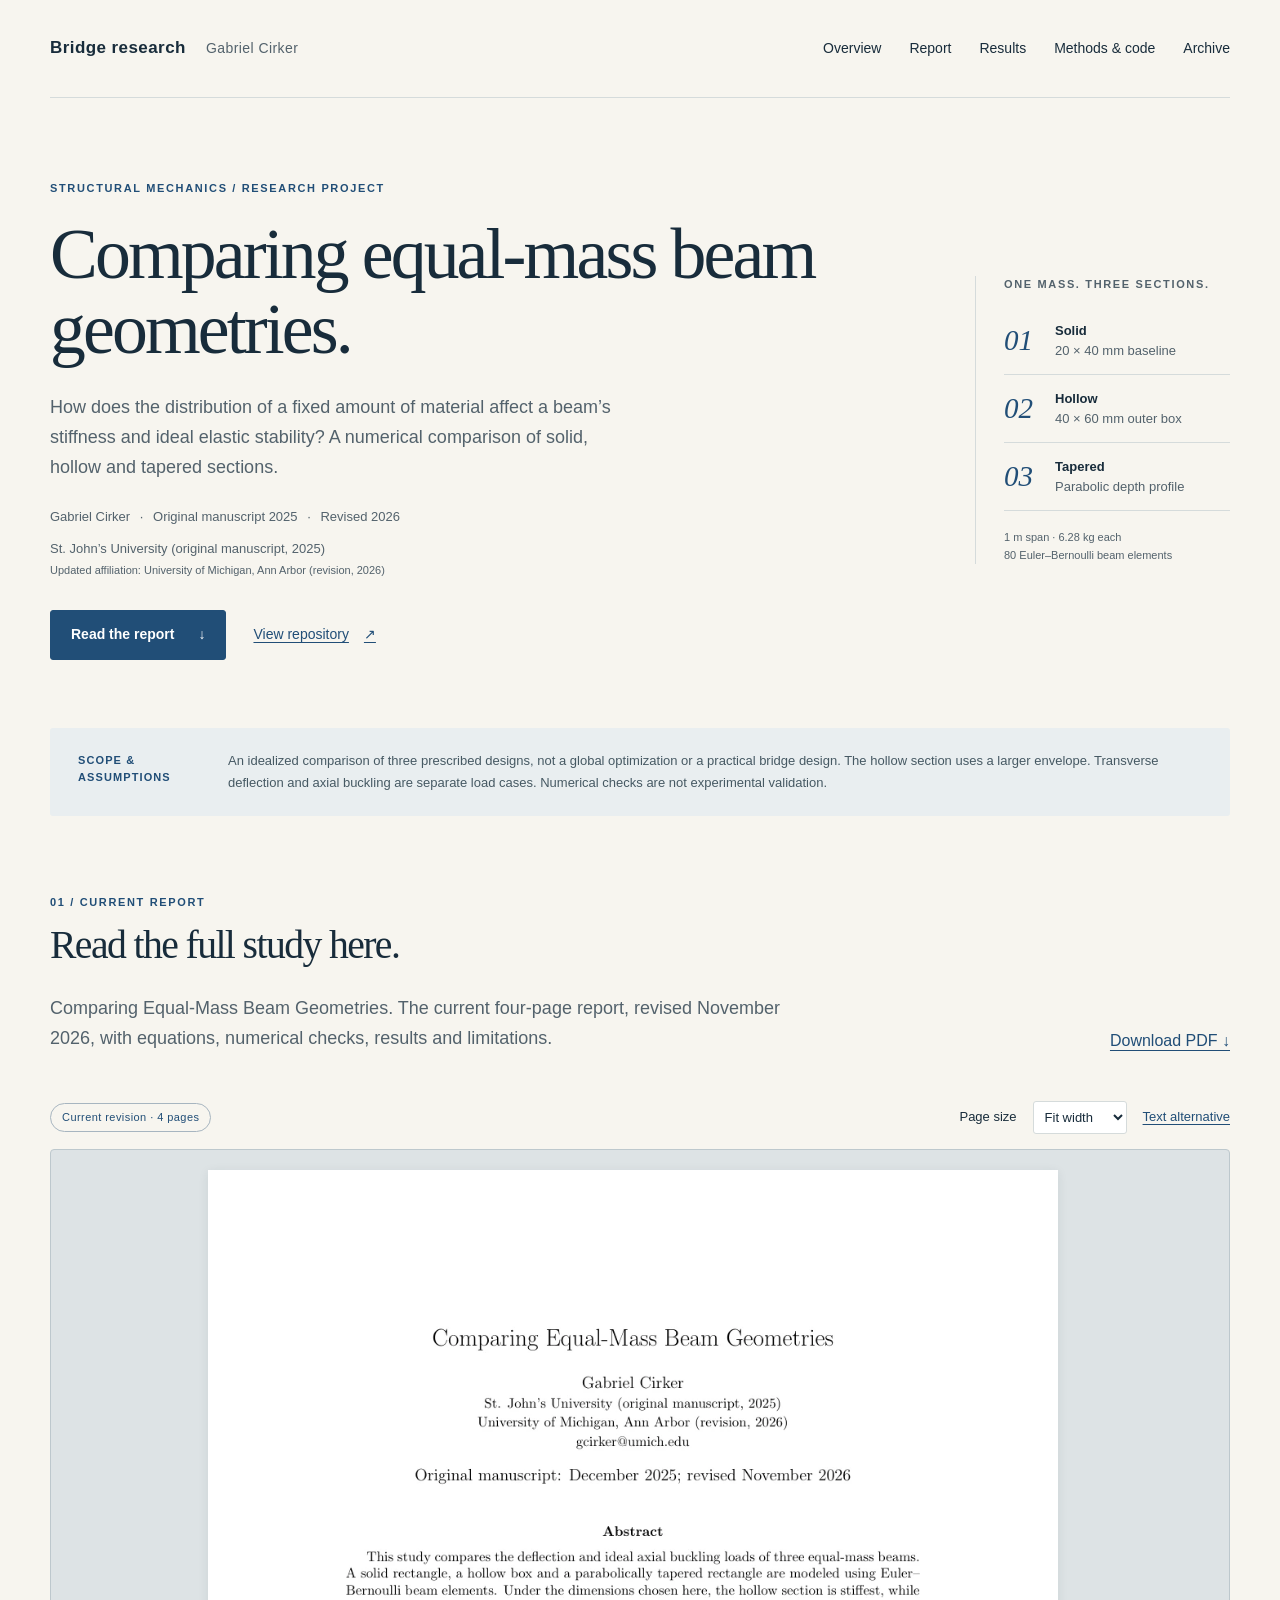
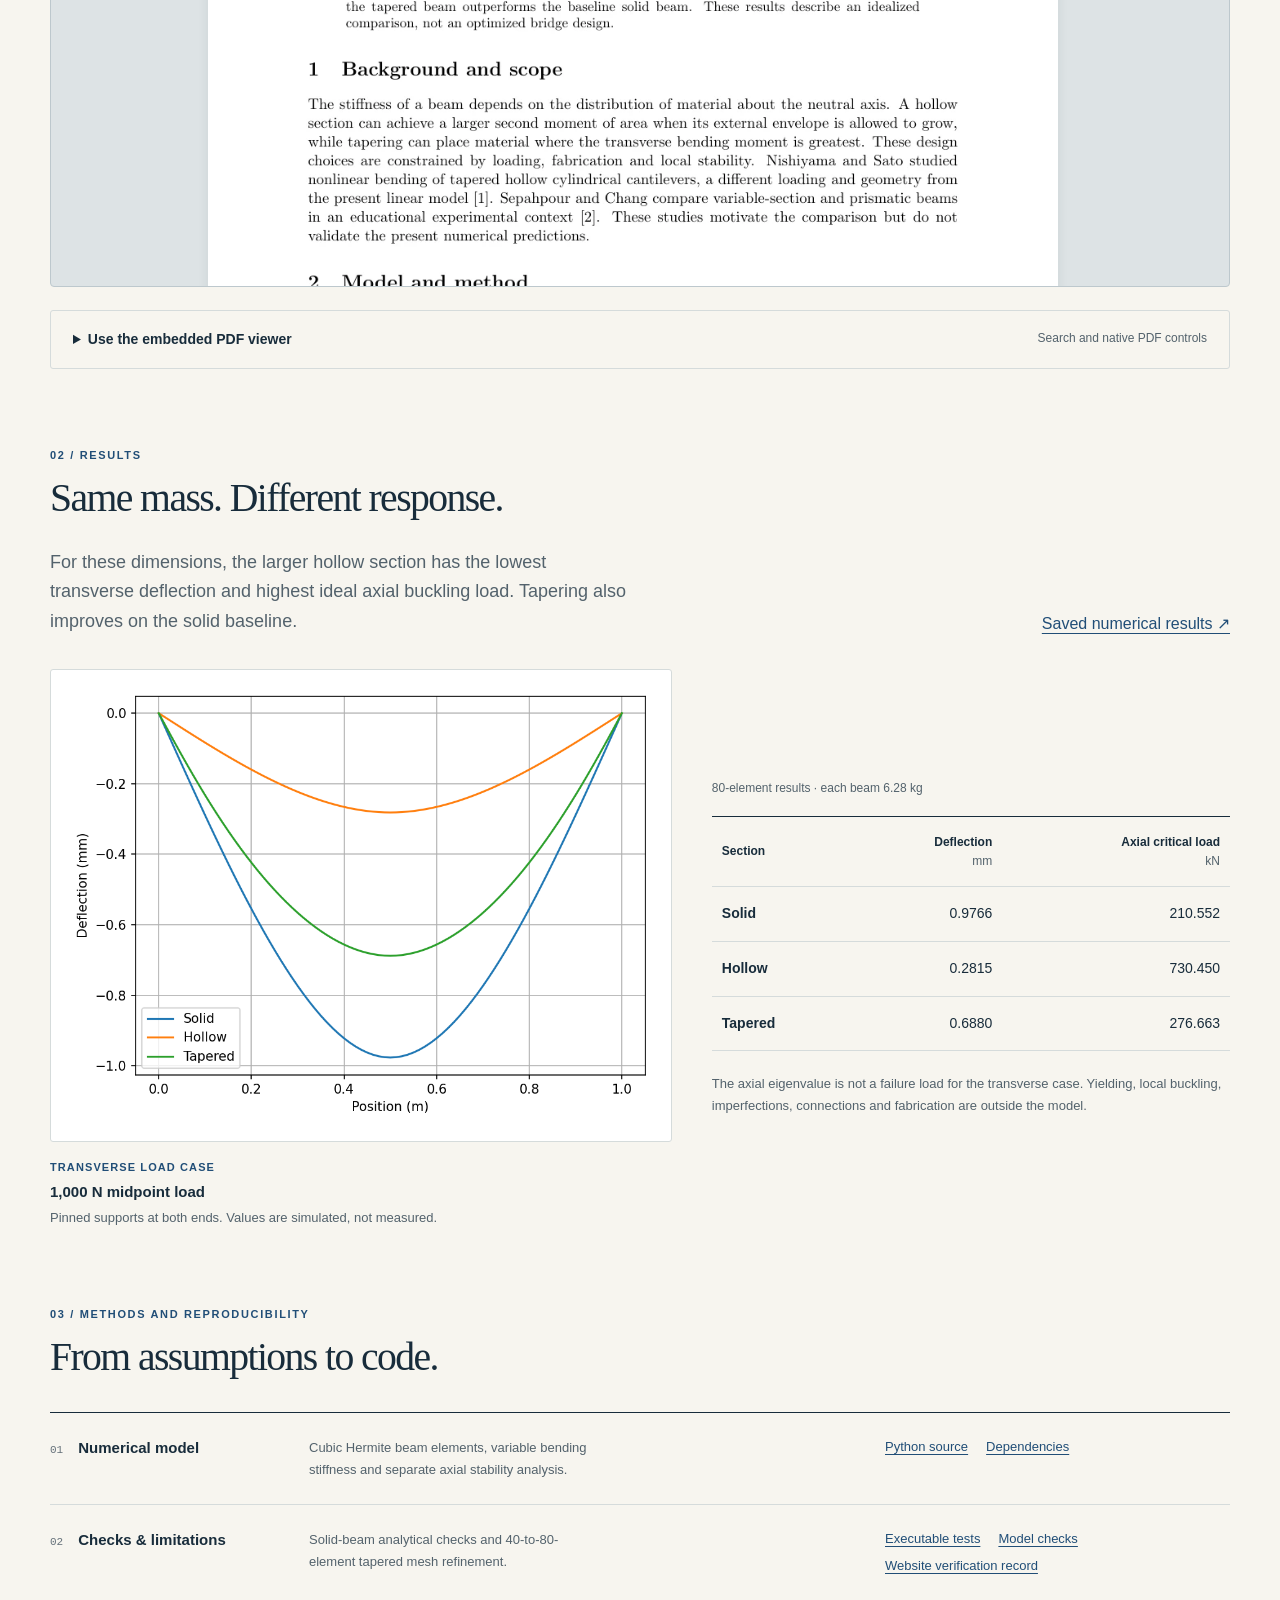
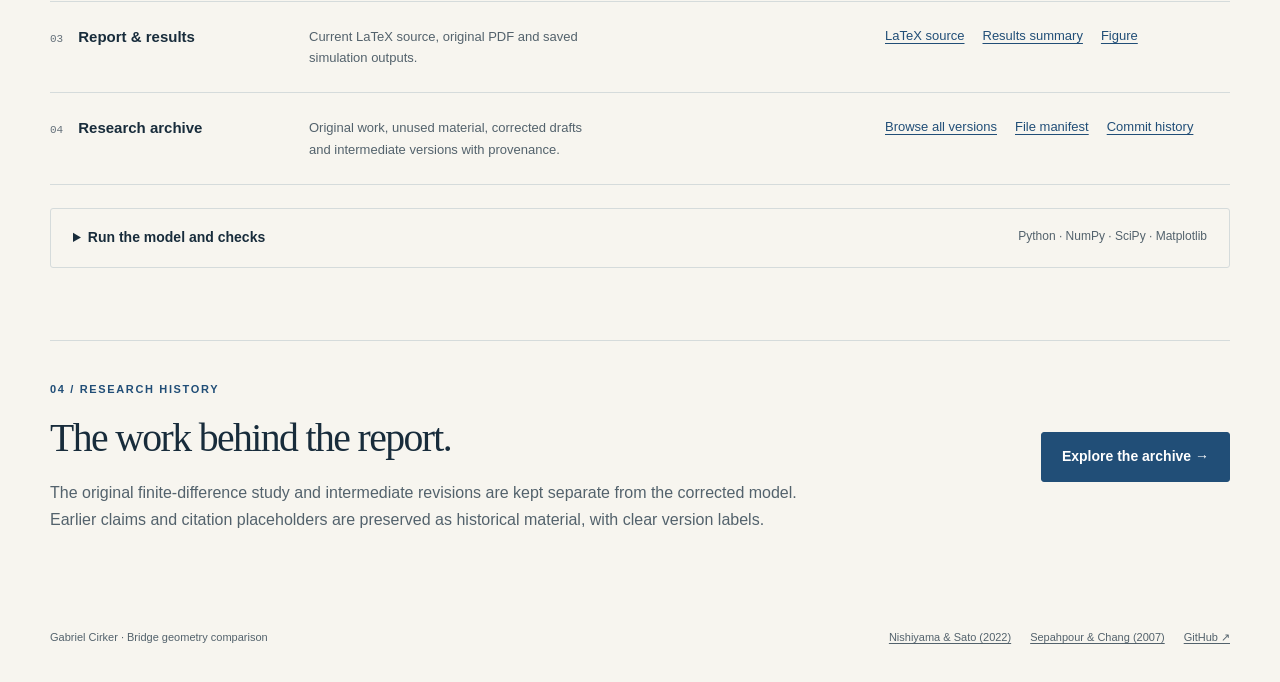
==== index.html @ 5f15178a "Publish bridge research site with embedded report and versioned archive" ====
<!doctype html>
<html lang="en">
<head><meta charset="utf-8"><meta name="viewport" content="width=device-width, initial-scale=1"><meta name="description" content="Gabriel Cirker’s bridge research: equal-mass beam geometry comparison, current report, reproducible code, numerical checks and original research archive."><meta name="theme-color" content="#f7f5ef"><title>Bridge Geometry Comparison | Gabriel Cirker</title><link rel="stylesheet" href="assets/site.css"><script src="assets/site.js" defer></script></head>
<body><a class="skip-link" href="#main">Skip to content</a>
<header class="site-header wrap"><a class="wordmark" href="#overview">Bridge research <span>Gabriel Cirker</span></a><nav aria-label="Main navigation"><a href="#overview">Overview</a><a href="#report">Report</a><a href="#results">Results</a><a href="#files">Methods &amp; code</a><a href="archive/">Archive</a></nav></header>
<main id="main" class="wrap">
<section class="hero" id="overview"><div class="hero-copy"><p class="eyebrow">Structural mechanics / Research project</p><h1>Comparing equal-mass beam geometries.</h1><p class="lede">How does the distribution of a fixed amount of material affect a beam’s stiffness and ideal elastic stability? A numerical comparison of solid, hollow and tapered sections.</p><p class="byline">Gabriel Cirker <span>·</span> Original manuscript 2025 <span>·</span> Revised 2026</p><p class="affiliation-original">St. John’s University <span>(original manuscript, 2025)</span></p><p class="affiliation-update">Updated affiliation: University of Michigan, Ann Arbor <span>(revision, 2026)</span></p><div class="actions"><a class="button primary" href="#report">Read the report <span aria-hidden="true">↓</span></a><a class="text-link" href="https://github.com/gabrielcirker/bridge-research">View repository <span aria-hidden="true">↗</span></a></div></div>
<aside class="model-key" aria-label="Comparison at a glance"><p class="eyebrow">One mass. Three sections.</p><dl><div><dt>01</dt><dd><strong>Solid</strong><br>20 × 40 mm baseline</dd></div><div><dt>02</dt><dd><strong>Hollow</strong><br>40 × 60 mm outer box</dd></div><div><dt>03</dt><dd><strong>Tapered</strong><br>Parabolic depth profile</dd></div></dl><p class="model-foot">1 m span · 6.28 kg each<br>80 Euler–Bernoulli beam elements</p></aside></section>
<div class="scope-note"><span class="small-label">Scope &amp; assumptions</span><p>An idealized comparison of three prescribed designs, not a global optimization or a practical bridge design. The hollow section uses a larger envelope. Transverse deflection and axial buckling are separate load cases. Numerical checks are not experimental validation.</p></div>
<section id="report" class="section report-section"><div class="section-heading"><div><p class="eyebrow">01 / Current report</p><h2>Read the full study here.</h2><p class="lede">Comparing Equal-Mass Beam Geometries. The current four-page report, revised November 2026, with equations, numerical checks, results and limitations.</p></div><a href="paper/Mathematical%20Optimization%20of%20Lightweight%20Bridge%20Structures.pdf" download>Download PDF ↓</a></div>
<div class="reader-toolbar"><span class="status">Current revision · 4 pages</span><label for="report-zoom">Page size</label><select id="report-zoom"><option value="fit">Fit width</option><option value="large">Large text</option></select><a href="assets/report/report-text.txt">Text alternative</a></div>
<div class="report-pages" role="region" aria-label="Full report, four pages. Scroll to read." tabindex="0">
<figure class="report-page"><img src="assets/report/page-1.webp" width="1041" height="1347" alt="Report page 1: title, abstract, background, model and method."><figcaption>Page 1 of 4</figcaption></figure>
<figure class="report-page"><img src="assets/report/page-2.webp" width="1041" height="1347" loading="lazy" alt="Report page 2: equal-mass geometry, variational formulation, numerical verification and results table."><figcaption>Page 2 of 4</figcaption></figure>
<figure class="report-page"><img src="assets/report/page-3.webp" width="1041" height="1347" loading="lazy" alt="Report page 3: deflection figure, discussion and interpretation of the two load cases."><figcaption>Page 3 of 4</figcaption></figure>
<figure class="report-page"><img src="assets/report/page-4.webp" width="1041" height="1347" loading="lazy" alt="Report page 4: design constraints, further work, conclusion and references."><figcaption>Page 4 of 4</figcaption></figure></div>
<details class="quick-start"><summary>Use the embedded PDF viewer <span>Search and native PDF controls</span></summary><iframe class="pdf-frame" title="Current bridge research report PDF" loading="lazy" src="paper/Mathematical%20Optimization%20of%20Lightweight%20Bridge%20Structures.pdf#view=FitH"></iframe><p class="reader-note">If your browser does not show PDF controls, the complete page images above remain available.</p></details></section>
<section class="section" id="results"><div class="section-heading"><div><p class="eyebrow">02 / Results</p><h2>Same mass. Different response.</h2><p class="lede">For these dimensions, the larger hollow section has the lowest transverse deflection and highest ideal axial buckling load. Tapering also improves on the solid baseline.</p></div><a href="results/results_summary.txt">Saved numerical results ↗</a></div>
<div class="result-layout"><figure><a class="plot-link" href="figures/deflection_plot.png"><img src="figures/deflection_plot.png" alt="Deflection along the span: hollow has the smallest downward displacement, tapered is intermediate, solid has the largest." width="960" height="720" loading="lazy"></a><figcaption><div><span class="small-label">Transverse load case</span><h3>1,000 N midpoint load</h3><p>Pinned supports at both ends. Values are simulated, not measured.</p></div></figcaption></figure>
<div class="results-table-wrap"><table><caption>80-element results · each beam 6.28 kg</caption><thead><tr><th scope="col">Section</th><th scope="col">Deflection<br><span>mm</span></th><th scope="col">Axial critical load<br><span>kN</span></th></tr></thead><tbody><tr><th scope="row">Solid</th><td>0.9766</td><td>210.552</td></tr><tr><th scope="row">Hollow</th><td>0.2815</td><td>730.450</td></tr><tr><th scope="row">Tapered</th><td>0.6880</td><td>276.663</td></tr></tbody></table><p class="table-note">The axial eigenvalue is not a failure load for the transverse case. Yielding, local buckling, imperfections, connections and fabrication are outside the model.</p></div></div></section>
<section class="section" id="files"><div class="section-heading"><div><p class="eyebrow">03 / Methods and reproducibility</p><h2>From assumptions to code.</h2></div></div><div class="file-list">
<div class="file-row"><div class="file-label"><span class="file-number">01</span><h3>Numerical model</h3></div><p>Cubic Hermite beam elements, variable bending stiffness and separate axial stability analysis.</p><div class="file-links"><a href="src/bridge_model.py">Python source</a><a href="requirements.txt">Dependencies</a></div></div>
<div class="file-row"><div class="file-label"><span class="file-number">02</span><h3>Checks &amp; limitations</h3></div><p>Solid-beam analytical checks and 40-to-80-element tapered mesh refinement.</p><div class="file-links"><a href="tests/test_model.py">Executable tests</a><a href="MODEL_CHECKS.md">Model checks</a><a href="verification.json">Website verification record</a></div></div>
<div class="file-row"><div class="file-label"><span class="file-number">03</span><h3>Report &amp; results</h3></div><p>Current LaTeX source, original PDF and saved simulation outputs.</p><div class="file-links"><a href="paper/bridge_paper.tex">LaTeX source</a><a href="results/results_summary.txt">Results summary</a><a href="figures/deflection_plot.png">Figure</a></div></div>
<div class="file-row"><div class="file-label"><span class="file-number">04</span><h3>Research archive</h3></div><p>Original work, unused material, corrected drafts and intermediate versions with provenance.</p><div class="file-links"><a href="archive/">Browse all versions</a><a href="archive/manifest.json">File manifest</a><a href="https://github.com/gabrielcirker/bridge-research/commits/main/">Commit history</a></div></div></div>
<details class="quick-start"><summary>Run the model and checks <span>Python · NumPy · SciPy · Matplotlib</span></summary><div class="quick-start-body"><p>Clone or download the repository, then run from its root directory. The final command replaces the saved plot and summary in your local copy.</p><pre><code>python3 -m venv .venv
source .venv/bin/activate
python -m pip install -r requirements.txt
python -m unittest discover -s tests -v
python src/bridge_model.py</code></pre></div></details></section>
<section class="archive-banner section"><div><p class="eyebrow">04 / Research history</p><h2>The work behind the report.</h2><p class="lede">The original finite-difference study and intermediate revisions are kept separate from the corrected model. Earlier claims and citation placeholders are preserved as historical material, with clear version labels.</p></div><a class="button primary" href="archive/">Explore the archive →</a></section>
</main><footer class="site-footer wrap"><p>Gabriel Cirker · Bridge geometry comparison</p><div><a href="https://doi.org/10.1038/s41598-022-06426-x">Nishiyama &amp; Sato (2022)</a><a href="https://peer.asee.org/comparison-of-the-strength-to-weight-ratio-of-variable-section-beams-with-prismatic-beams">Sepahpour &amp; Chang (2007)</a><a href="https://github.com/gabrielcirker/bridge-research">GitHub ↗</a></div></footer></body></html>
---- assets/site.css ----
:root {
  --paper: #f7f5ef;
  --ink: #182c3b;
  --muted: #53626c;
  --blue: #214e77;
  --line: #d5dbdb;
  --soft: #e9eef0;
}
* { box-sizing: border-box; }
html { scroll-behavior: smooth; scroll-padding-top: 2rem; }
body { margin: 0; background: var(--paper); color: var(--ink); font-family: -apple-system, BlinkMacSystemFont, "Segoe UI", Arial, sans-serif; font-size: 16px; line-height: 1.55; }
a { color: var(--blue); text-underline-offset: .22em; text-decoration-thickness: 1px; }
a:hover { text-decoration-thickness: 2px; }
a:focus-visible, summary:focus-visible, .report-viewer:focus-visible { outline: 3px solid #a55322; outline-offset: 5px; }
img { display: block; max-width: 100%; height: auto; }
p, h1, h2, h3, figure, dl, dd { margin: 0; }
.wrap { width: min(1180px, calc(100% - 80px)); margin-inline: auto; }
.skip-link { position: absolute; top: -80px; left: 20px; z-index: 5; background: var(--ink); color: white; padding: 12px 18px; }
.skip-link:focus { top: 12px; }
.site-header { display: flex; align-items: center; justify-content: space-between; gap: 30px; min-height: 98px; border-bottom: 1px solid var(--line); }
.wordmark { color: var(--ink); font-size: 17px; font-weight: 750; letter-spacing: .025em; text-decoration: none; white-space: nowrap; }
.wordmark span { font-weight: 400; color: var(--muted); margin-left: 15px; font-size: 14px; }
nav { display: flex; gap: 28px; flex-wrap: wrap; }
nav a { color: var(--ink); font-size: 14px; text-decoration: none; }
nav a:hover { text-decoration: underline; }
.hero { display: grid; grid-template-columns: minmax(0, 1fr) 255px; gap: 72px; padding: 82px 0 68px; align-items: center; }
.eyebrow { font-size: 11px; line-height: 1.5; letter-spacing: .15em; text-transform: uppercase; font-weight: 700; color: var(--blue); margin-bottom: 19px; }
h1, h2 { font-family: Georgia, "Times New Roman", serif; font-weight: 400; letter-spacing: -.04em; }
h1 { font-size: clamp(46px, 5.6vw, 76px); line-height: 1.06; max-width: 800px; }
.lede { color: var(--muted); font-size: 18px; max-width: 580px; line-height: 1.65; margin-top: 26px; }
.actions { display: flex; align-items: center; gap: 27px; flex-wrap: wrap; margin-top: 31px; }
.button { display: inline-flex; align-items: center; gap: 24px; text-decoration: none; font-size: 14px; font-weight: 600; padding: 13px 20px; border: 1px solid var(--blue); border-radius: 3px; }
.button.primary { background: var(--blue); color: #fff; }
.button.primary:hover { background: var(--ink); border-color: var(--ink); }
.text-link { display: inline-flex; align-items: center; gap: 15px; font-size: 14px; white-space: nowrap; }
.model-key { border-left: 1px solid var(--line); padding-left: 28px; }
.model-key .eyebrow { color: var(--muted); margin-bottom: 15px; }
.model-key dl > div { display: flex; align-items: center; gap: 22px; border-bottom: 1px solid var(--line); padding: 14px 0; }
.model-key dt { font: italic 38px/1 Georgia, serif; color: var(--blue); width: 29px; }
.model-key dd { font-size: 13px; color: var(--muted); line-height: 1.5; }
.model-foot { font-size: 12px; color: var(--muted); line-height: 1.6; padding-top: 18px; }
.model-foot span { color: var(--ink); font-family: Georgia, serif; font-style: italic; font-size: 19px; }
.scope-note { background: var(--soft); padding: 22px 28px; display: grid; grid-template-columns: 130px 1fr; gap: 20px; border-radius: 3px; }
.small-label { display: block; color: var(--blue); font-size: 11px; text-transform: uppercase; letter-spacing: .1em; font-weight: 700; }
.scope-note .small-label { padding-top: 2px; }
.scope-note p { font-size: 13px; color: #465963; line-height: 1.7; }
.section { padding-top: 78px; }
.section-heading { display: flex; justify-content: space-between; gap: 25px; align-items: end; margin-bottom: 32px; }
.section-heading .eyebrow, .report .eyebrow { margin-bottom: 12px; }
h2 { font-size: clamp(31px, 3.1vw, 43px); line-height: 1.15; }
.section-heading > .text-link { margin-bottom: 4px; }
.file-list { border-top: 1px solid var(--ink); }
.file-row { display: grid; grid-template-columns: 235px 1fr 345px; gap: 24px; align-items: start; padding: 24px 0; border-bottom: 1px solid var(--line); }
.file-label { display: flex; gap: 15px; align-items: baseline; }
.file-number { font-family: ui-monospace, SFMono-Regular, Menlo, monospace; font-size: 11px; color: #65717a; }
h3 { font-size: 15px; font-weight: 650; line-height: 1.5; }
.file-row p { color: var(--muted); font-size: 13px; line-height: 1.65; max-width: 290px; }
.file-links { display: flex; flex-wrap: wrap; gap: 7px 18px; }
.file-links a { font-size: 13px; }
.quick-start { margin-top: 23px; border: 1px solid var(--line); border-radius: 3px; }
.quick-start summary { cursor: pointer; font-weight: 600; font-size: 14px; padding: 18px 22px; }
.quick-start summary span { float: right; font-size: 12px; font-weight: 400; color: var(--muted); }
.quick-start-body { padding: 0 22px 22px; }
.quick-start-body p { color: var(--muted); font-size: 13px; }
code { font-family: ui-monospace, SFMono-Regular, Menlo, monospace; font-size: .91em; }
pre { margin: 15px 0; padding: 18px 20px; background: var(--ink); color: #f5f5ef; overflow-x: auto; border-radius: 3px; line-height: 1.8; font-size: 14px; }
.figure-grid { display: grid; grid-template-columns: 1fr 1fr; gap: 33px 28px; }
figure { min-width: 0; }
.figure-wide { grid-column: 1 / -1; }
.plot-link { display: flex; background: #fff; border: 1px solid var(--line); padding: 20px; border-radius: 3px; align-items: center; justify-content: center; height: 355px; }
.plot-link:hover { border-color: var(--blue); }
.plot-link img { width: auto; max-width: 100%; max-height: 100%; object-fit: contain; }
.figure-wide .plot-link { height: auto; padding: 27px 32px; }
.figure-wide .plot-link img { width: 100%; }
figcaption { padding-top: 17px; display: flex; justify-content: space-between; align-items: start; gap: 18px; }
figcaption .small-label { margin-bottom: 5px; }
figcaption p { margin-top: 5px; font-size: 13px; color: var(--muted); }
figcaption > a { font-size: 12px; white-space: nowrap; margin-top: 2px; }
.report { margin-top: 75px; padding: 39px 0 43px; border-top: 1px solid var(--ink); border-bottom: 1px solid var(--line); display: grid; grid-template-columns: 1fr 1fr; gap: 55px; align-items: center; }
.report h2 { font-size: 37px; }
.report-status { max-width: 400px; }
.status { display: inline-block; border: 1px solid #a7b5c0; color: var(--blue); border-radius: 99px; font-size: 11px; letter-spacing: .04em; padding: 5px 11px; margin-bottom: 15px; }
.report-status p { color: var(--muted); font-size: 14px; line-height: 1.7; }
.report-reader { grid-column: 1 / -1; min-width: 0; }
.reader-help { color: var(--muted); font-size: 13px; line-height: 1.7; margin-bottom: 16px; }
.report-viewer { display: block; width: 100%; height: 85vh; height: 85svh; min-height: 420px; max-height: 1000px; border: 1px solid var(--line); border-radius: 3px; background: #fff; }
.report-fallback { padding: 28px; color: var(--muted); }
.report-fallback p + p { margin-top: 12px; }
.site-footer { padding-block: 28px 36px; display: flex; justify-content: space-between; align-items: start; gap: 30px; font-size: 11px; color: var(--muted); }
.site-footer p span { padding: 0 7px; }
.site-footer > div { display: flex; flex-wrap: wrap; gap: 8px 19px; justify-content: end; }
.site-footer a { color: var(--muted); }
@media (max-width: 1050px) {
  .wrap { width: calc(100% - 56px); }
  .hero { grid-template-columns: minmax(0, 1fr) 210px; gap: 35px; }
  .file-row { grid-template-columns: 205px 1fr; gap: 12px 25px; }
  .file-links { grid-column: 2; }
  .file-row p { max-width: none; }
  .plot-link { height: 310px; padding: 13px; }
  .site-footer { flex-direction: column; gap: 12px; }
  .site-footer > div { justify-content: start; }
}
@media (max-width: 700px) {
  .wrap { width: calc(100% - 36px); }
  .site-header { align-items: start; flex-direction: column; justify-content: center; gap: 17px; padding: 22px 0; }
  nav { gap: 23px; }
  nav a { font-size: 13px; }
  .hero { grid-template-columns: 1fr; padding: 48px 0 34px; gap: 35px; }
  h1 { font-size: clamp(42px, 9vw, 60px); }
  .lede { font-size: 16px; margin-top: 21px; }
  .actions { gap: 23px; margin-top: 25px; }
  .model-key { border-left: 0; border-top: 1px solid var(--line); padding: 22px 0 0; }
  .model-key dl { display: grid; grid-template-columns: repeat(3, 1fr); gap: 15px; }
  .model-key dl > div { display: block; padding: 0 0 10px; border: 0; }
  .model-key dt { font-size: 31px; margin-bottom: 10px; }
  .model-key dd { font-size: 11px; }
  .model-foot { padding-top: 3px; }
  .model-foot br { display: none; }
  .model-foot span { padding-left: 8px; font-size: 16px; }
  .scope-note { grid-template-columns: 1fr; gap: 9px; padding: 20px; }
  .section { padding-top: 50px; }
  .section-heading { display: block; margin-bottom: 24px; }
  .section-heading > .text-link { margin-top: 19px; }
  .file-row { grid-template-columns: 1fr; gap: 9px; padding: 22px 0; }
  .file-row p, .file-links { grid-column: 1; margin-left: 31px; }
  .file-links { margin-top: 3px; }
  .quick-start summary { padding: 16px; }
  .quick-start summary span { display: block; float: none; margin: 4px 0 0 18px; }
  .quick-start-body { padding: 0 16px 18px; }
  .figure-grid { grid-template-columns: 1fr; gap: 30px; }
  .plot-link, .figure-wide .plot-link { height: auto; padding: 9px; }
  .plot-link img { width: 100%; }
  figcaption { gap: 10px; }
  figcaption h3 { font-size: 14px; }
  figcaption p { font-size: 12px; }
  .report { margin-top: 49px; padding: 31px 0 34px; grid-template-columns: 1fr; gap: 24px; }
  .report h2 { font-size: 33px; }
  .report-viewer { min-height: 360px; height: 75vh; height: 75svh; }
}
@media (prefers-reduced-motion: reduce) { html { scroll-behavior: auto; } }
@media print {
  body { background: white; color: black; }
  .wrap { width: 100%; }
  .site-header nav, .actions, .quick-start { display: none; }
  .hero { padding: 35px 0; }
  .section { padding-top: 30px; }
  a { color: inherit; }
  .plot-link { break-inside: avoid; }
  .report-viewer { display: none; }
}

/* Bridge research additions, retaining the companion research site's design. */
.byline{margin-top:24px;font-size:13px;color:var(--muted)}.byline span{padding:0 6px}.model-key dt{font-size:29px}.model-key dd strong{color:var(--ink)}.model-foot{font-size:11px}.report-section .lede{max-width:760px}.reader-toolbar{display:flex;align-items:center;gap:16px;flex-wrap:wrap;padding:15px 0;font-size:13px}.reader-toolbar .status{margin:0;margin-right:auto}.reader-toolbar select{padding:7px;background:white;border:1px solid var(--line);border-radius:3px;color:var(--ink);font:inherit}.report-pages{height:min(860px,82vh);min-height:430px;overflow:auto;background:#dde3e5;border:1px solid #bdc8cd;border-radius:4px;padding:20px;scrollbar-gutter:stable}.report-page{max-width:850px;margin:0 auto 22px;background:white;box-shadow:0 2px 10px #182c3b15}.report-page img{width:100%;height:auto}.report-page figcaption{font-size:12px;justify-content:center;padding:8px;color:var(--muted);border-top:1px solid var(--line)}.report-pages.large .report-page{width:1180px;max-width:none}.pdf-frame{width:100%;height:820px;border:0;background:white}.reader-note{font-size:13px;padding:12px 20px;color:var(--muted)}.result-layout{display:grid;grid-template-columns:1.2fr 1fr;gap:40px;align-items:center}.result-layout .plot-link{height:auto;padding:12px}.results-table-wrap{overflow-x:auto}table{border-collapse:collapse;width:100%;font-variant-numeric:tabular-nums;font-size:14px}caption{text-align:left;font-size:12px;color:var(--muted);padding-bottom:18px}th,td{text-align:right;padding:16px 10px;border-bottom:1px solid var(--line)}thead th{border-top:1px solid var(--ink);font-size:12px}th:first-child{text-align:left}thead span{font-weight:400;color:var(--muted)}.table-note{font-size:13px;color:var(--muted);line-height:1.7;margin-top:22px}.archive-banner{display:flex;justify-content:space-between;align-items:center;gap:32px;border-top:1px solid var(--line);margin:72px 0 28px;padding:40px 0}.archive-banner .lede{max-width:750px;font-size:16px;margin-top:18px}.archive-banner .button{flex-shrink:0}.archive-notice{margin-top:35px}.archive-group{border-top:1px solid var(--line);padding:22px 0}.archive-group:last-child{border-bottom:1px solid var(--line)}.archive-group summary{cursor:pointer;font-size:18px;font-weight:600}.archive-group summary span{font-size:12px;color:var(--muted);font-weight:400;margin-left:15px}.archive-group p{margin-top:14px;max-width:800px;color:var(--muted);font-size:14px}.archive-group ul{columns:2;column-gap:30px;padding-left:20px}.archive-group li{padding:5px 0;font-size:13px;overflow-wrap:anywhere;break-inside:avoid}.report-pages:focus-visible,select:focus-visible{outline:3px solid #a55322;outline-offset:4px}@media(max-width:850px){.result-layout{grid-template-columns:1fr;gap:28px}.archive-banner{align-items:start;flex-direction:column}.archive-group ul{columns:1}.report-pages{padding:8px;min-height:380px}.reader-toolbar{gap:12px;font-size:12px}.reader-toolbar .status{width:100%;border:none;padding:0}.pdf-frame{height:70vh}.byline{line-height:1.9}.archive-banner .button{white-space:normal}}@media print{.report-pages{height:auto;overflow:visible;padding:0;background:white;border:0}.report-page{break-inside:avoid;box-shadow:none}.reader-toolbar{display:none}.archive-banner{display:none}}

.affiliation-original{font-size:13px;color:var(--muted);margin-top:12px}.affiliation-update{font-size:11px;color:var(--muted);margin-top:3px;line-height:1.6}.affiliation-original span,.affiliation-update span{white-space:normal}
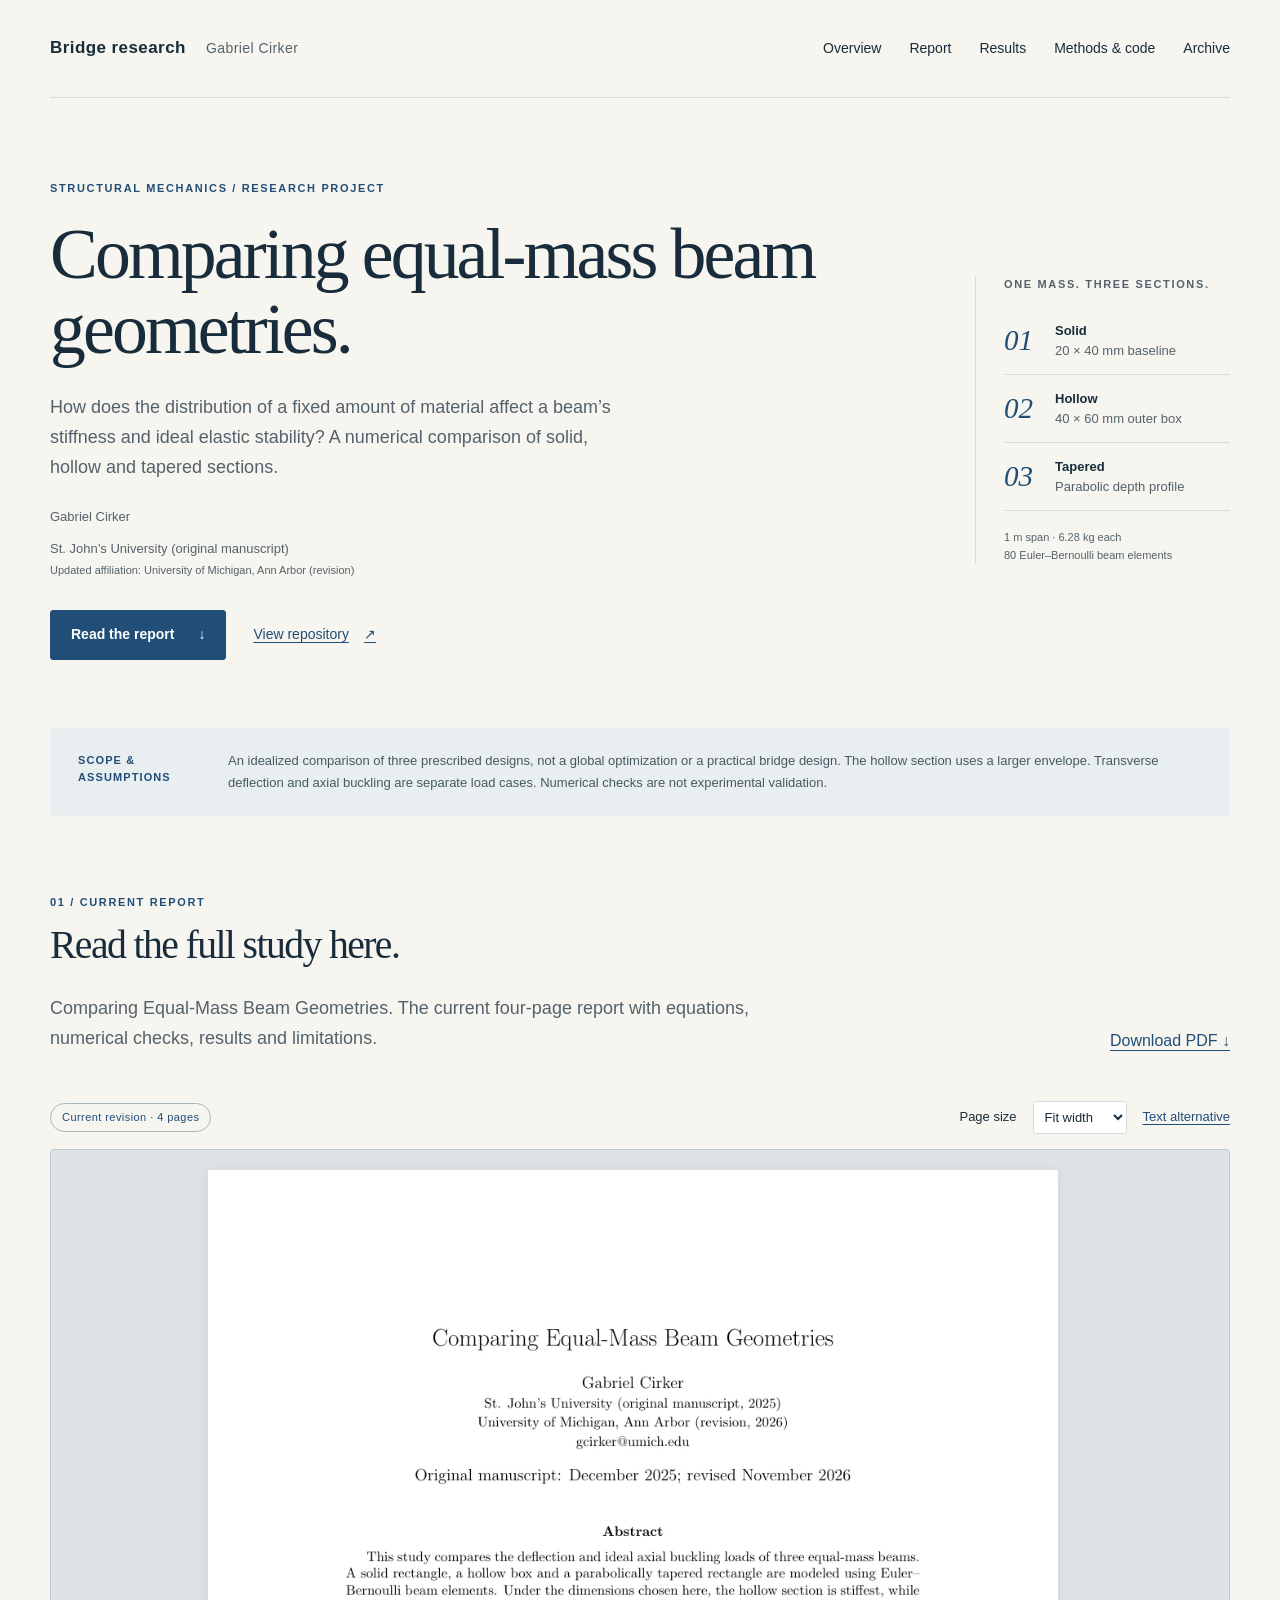
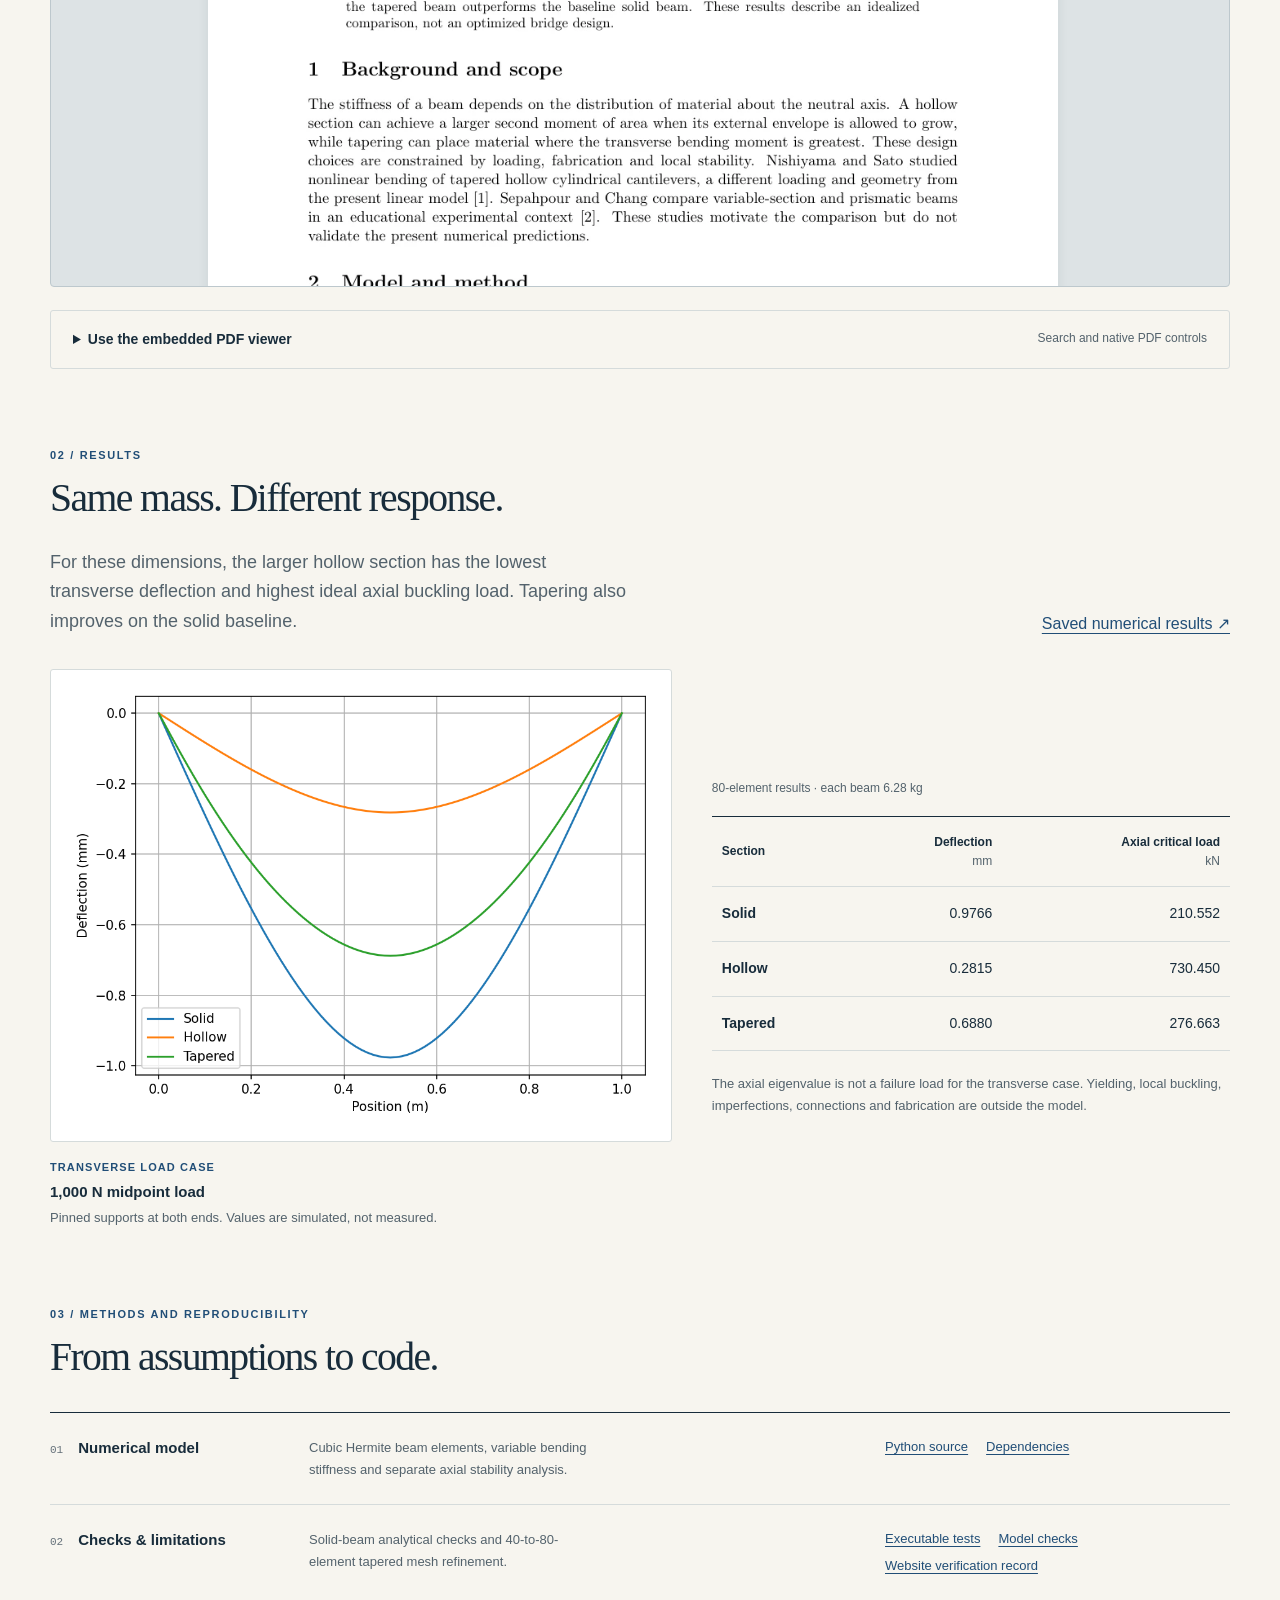
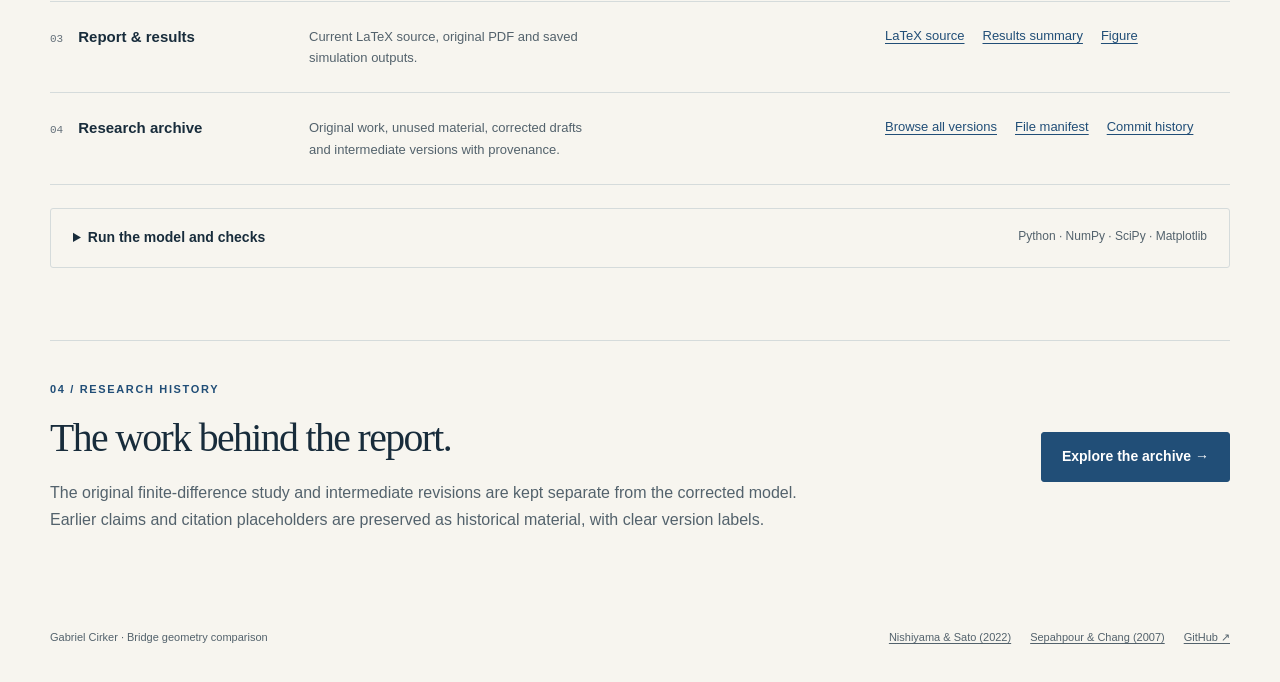
==== commit 03b6aca8: "Remove decorative presentation dates while preserving research history" ====
--- a/index.html
+++ b/index.html
@@ -4,10 +4,10 @@
 <body><a class="skip-link" href="#main">Skip to content</a>
 <header class="site-header wrap"><a class="wordmark" href="#overview">Bridge research <span>Gabriel Cirker</span></a><nav aria-label="Main navigation"><a href="#overview">Overview</a><a href="#report">Report</a><a href="#results">Results</a><a href="#files">Methods &amp; code</a><a href="archive/">Archive</a></nav></header>
 <main id="main" class="wrap">
-<section class="hero" id="overview"><div class="hero-copy"><p class="eyebrow">Structural mechanics / Research project</p><h1>Comparing equal-mass beam geometries.</h1><p class="lede">How does the distribution of a fixed amount of material affect a beam’s stiffness and ideal elastic stability? A numerical comparison of solid, hollow and tapered sections.</p><p class="byline">Gabriel Cirker <span>·</span> Original manuscript 2025 <span>·</span> Revised 2026</p><p class="affiliation-original">St. John’s University <span>(original manuscript, 2025)</span></p><p class="affiliation-update">Updated affiliation: University of Michigan, Ann Arbor <span>(revision, 2026)</span></p><div class="actions"><a class="button primary" href="#report">Read the report <span aria-hidden="true">↓</span></a><a class="text-link" href="https://github.com/gabrielcirker/bridge-research">View repository <span aria-hidden="true">↗</span></a></div></div>
+<section class="hero" id="overview"><div class="hero-copy"><p class="eyebrow">Structural mechanics / Research project</p><h1>Comparing equal-mass beam geometries.</h1><p class="lede">How does the distribution of a fixed amount of material affect a beam’s stiffness and ideal elastic stability? A numerical comparison of solid, hollow and tapered sections.</p><p class="byline">Gabriel Cirker</p><p class="affiliation-original">St. John’s University <span>(original manuscript)</span></p><p class="affiliation-update">Updated affiliation: University of Michigan, Ann Arbor <span>(revision)</span></p><div class="actions"><a class="button primary" href="#report">Read the report <span aria-hidden="true">↓</span></a><a class="text-link" href="https://github.com/gabrielcirker/bridge-research">View repository <span aria-hidden="true">↗</span></a></div></div>
 <aside class="model-key" aria-label="Comparison at a glance"><p class="eyebrow">One mass. Three sections.</p><dl><div><dt>01</dt><dd><strong>Solid</strong><br>20 × 40 mm baseline</dd></div><div><dt>02</dt><dd><strong>Hollow</strong><br>40 × 60 mm outer box</dd></div><div><dt>03</dt><dd><strong>Tapered</strong><br>Parabolic depth profile</dd></div></dl><p class="model-foot">1 m span · 6.28 kg each<br>80 Euler–Bernoulli beam elements</p></aside></section>
 <div class="scope-note"><span class="small-label">Scope &amp; assumptions</span><p>An idealized comparison of three prescribed designs, not a global optimization or a practical bridge design. The hollow section uses a larger envelope. Transverse deflection and axial buckling are separate load cases. Numerical checks are not experimental validation.</p></div>
-<section id="report" class="section report-section"><div class="section-heading"><div><p class="eyebrow">01 / Current report</p><h2>Read the full study here.</h2><p class="lede">Comparing Equal-Mass Beam Geometries. The current four-page report, revised November 2026, with equations, numerical checks, results and limitations.</p></div><a href="paper/Mathematical%20Optimization%20of%20Lightweight%20Bridge%20Structures.pdf" download>Download PDF ↓</a></div>
+<section id="report" class="section report-section"><div class="section-heading"><div><p class="eyebrow">01 / Current report</p><h2>Read the full study here.</h2><p class="lede">Comparing Equal-Mass Beam Geometries. The current four-page report with equations, numerical checks, results and limitations.</p></div><a href="paper/Mathematical%20Optimization%20of%20Lightweight%20Bridge%20Structures.pdf" download>Download PDF ↓</a></div>
 <div class="reader-toolbar"><span class="status">Current revision · 4 pages</span><label for="report-zoom">Page size</label><select id="report-zoom"><option value="fit">Fit width</option><option value="large">Large text</option></select><a href="assets/report/report-text.txt">Text alternative</a></div>
 <div class="report-pages" role="region" aria-label="Full report, four pages. Scroll to read." tabindex="0">
 <figure class="report-page"><img src="assets/report/page-1.webp" width="1041" height="1347" alt="Report page 1: title, abstract, background, model and method."><figcaption>Page 1 of 4</figcaption></figure>
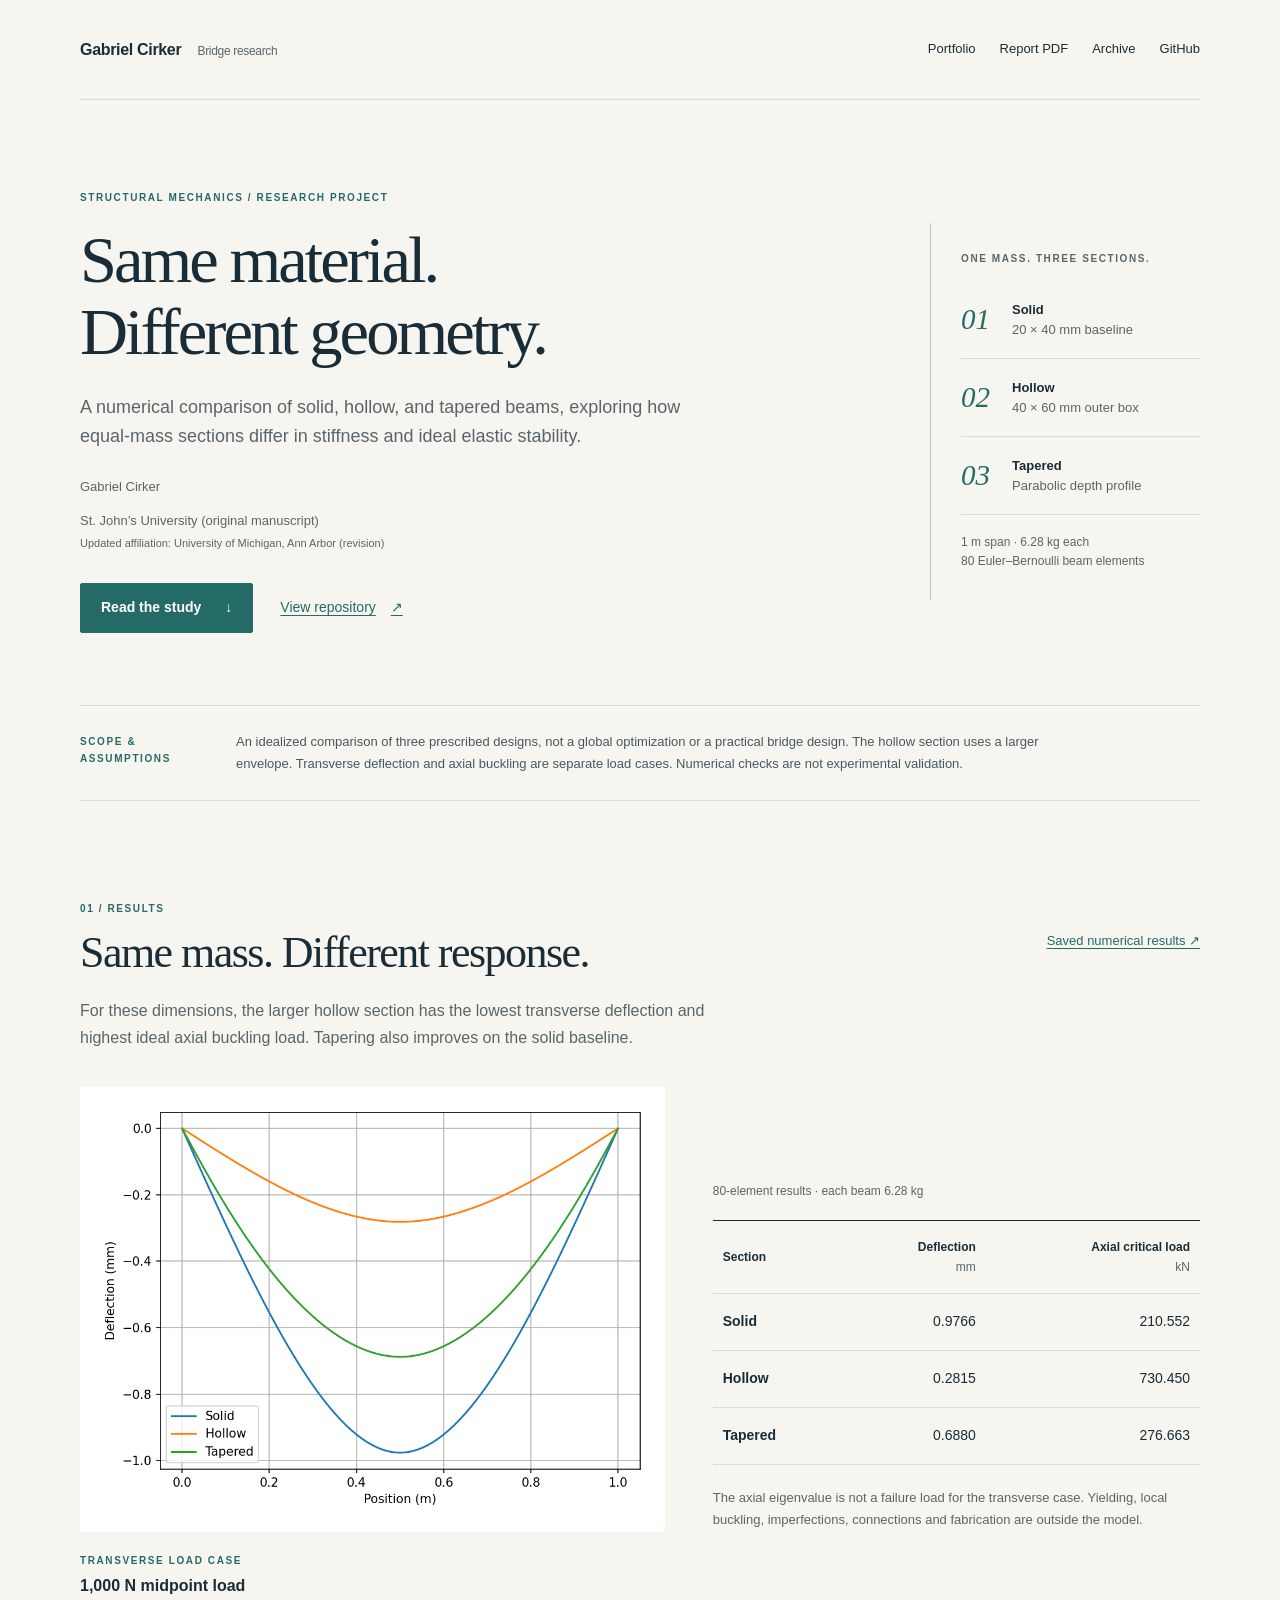
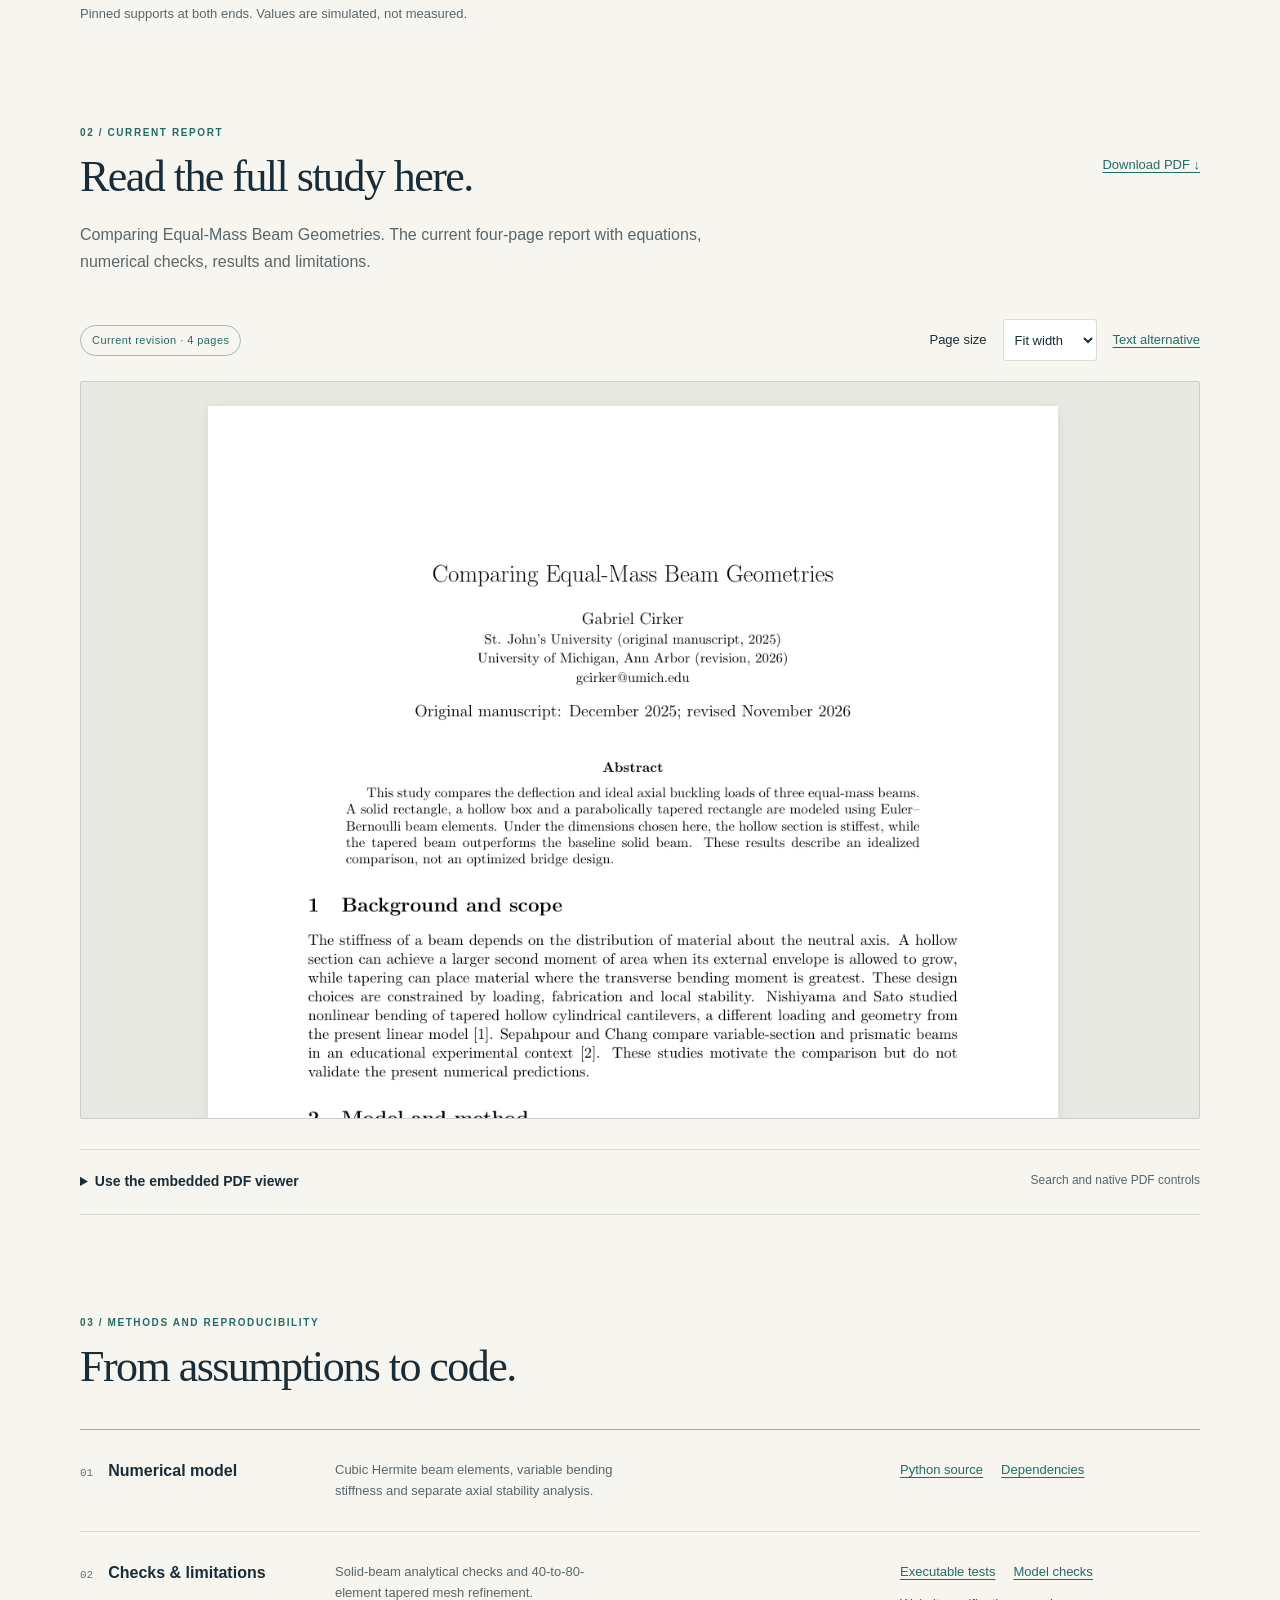
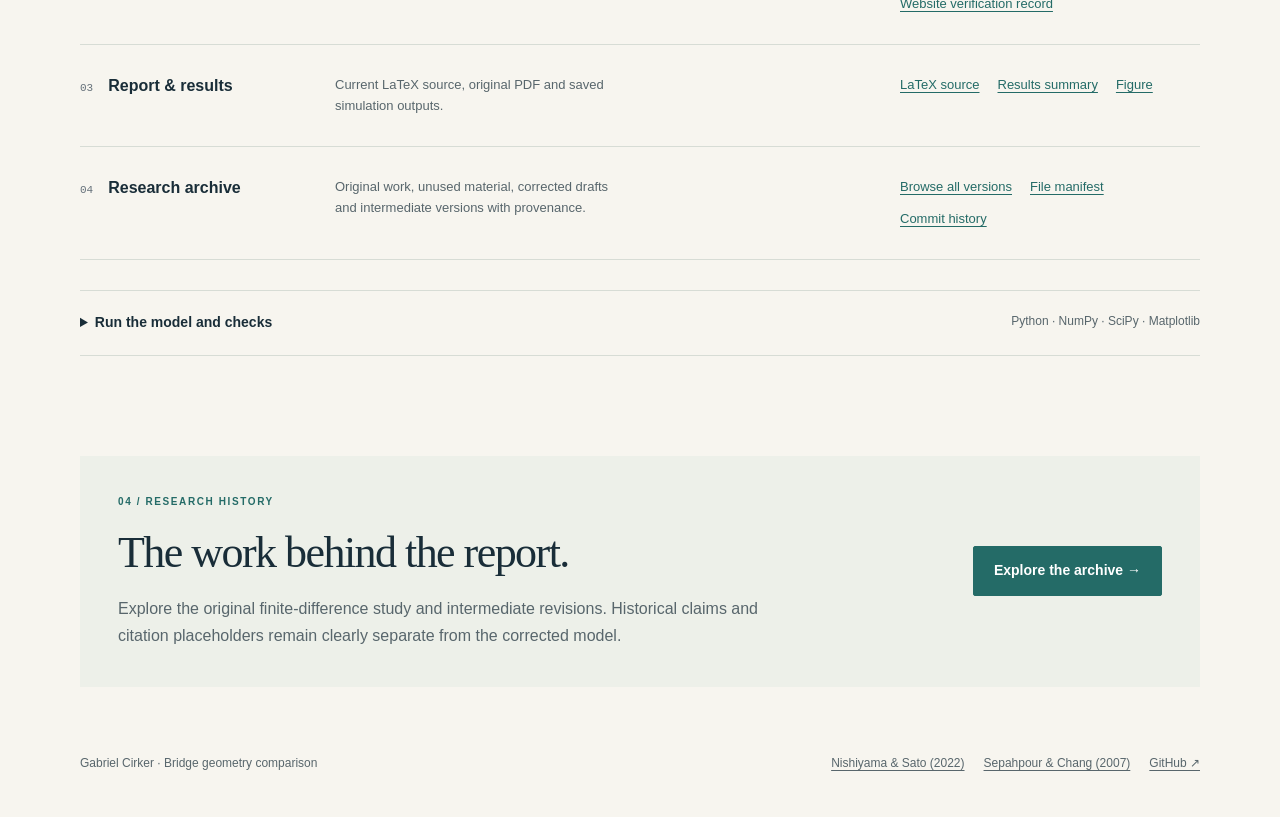
==== commit 16268a44: "Refine research presentation and use page-based navigation" ====
--- a/index.html
+++ b/index.html
@@ -1,13 +1,16 @@
 <!doctype html>
 <html lang="en">
-<head><meta charset="utf-8"><meta name="viewport" content="width=device-width, initial-scale=1"><meta name="description" content="Gabriel Cirker’s bridge research: equal-mass beam geometry comparison, current report, reproducible code, numerical checks and original research archive."><meta name="theme-color" content="#f7f5ef"><title>Bridge Geometry Comparison | Gabriel Cirker</title><link rel="stylesheet" href="assets/site.css"><script src="assets/site.js" defer></script></head>
+<head><meta charset="utf-8"><meta name="viewport" content="width=device-width, initial-scale=1"><meta name="description" content="Gabriel Cirker’s bridge research: equal-mass beam geometry comparison, current report, reproducible code, numerical checks and original research archive."><meta name="theme-color" content="#f7f5ef"><title>Bridge Geometry Comparison | Gabriel Cirker</title><link rel="stylesheet" href="assets/site.css?v=editorial-2"><script src="assets/site.js" defer></script></head>
 <body><a class="skip-link" href="#main">Skip to content</a>
-<header class="site-header wrap"><a class="wordmark" href="#overview">Bridge research <span>Gabriel Cirker</span></a><nav aria-label="Main navigation"><a href="#overview">Overview</a><a href="#report">Report</a><a href="#results">Results</a><a href="#files">Methods &amp; code</a><a href="archive/">Archive</a></nav></header>
+<header class="site-header wrap"><a class="wordmark" href="https://gabrielcirker.github.io/">Gabriel Cirker <span>Bridge research</span></a><nav aria-label="Main navigation"><a href="https://gabrielcirker.github.io/">Portfolio</a><a href="paper/Mathematical%20Optimization%20of%20Lightweight%20Bridge%20Structures.pdf">Report PDF</a><a href="archive/">Archive</a><a href="https://github.com/gabrielcirker/bridge-research">GitHub</a></nav></header>
 <main id="main" class="wrap">
-<section class="hero" id="overview"><div class="hero-copy"><p class="eyebrow">Structural mechanics / Research project</p><h1>Comparing equal-mass beam geometries.</h1><p class="lede">How does the distribution of a fixed amount of material affect a beam’s stiffness and ideal elastic stability? A numerical comparison of solid, hollow and tapered sections.</p><p class="byline">Gabriel Cirker</p><p class="affiliation-original">St. John’s University <span>(original manuscript)</span></p><p class="affiliation-update">Updated affiliation: University of Michigan, Ann Arbor <span>(revision)</span></p><div class="actions"><a class="button primary" href="#report">Read the report <span aria-hidden="true">↓</span></a><a class="text-link" href="https://github.com/gabrielcirker/bridge-research">View repository <span aria-hidden="true">↗</span></a></div></div>
+<section class="hero" id="overview"><div class="hero-copy"><p class="eyebrow">Structural mechanics / Research project</p><h1>Same material.<br>Different geometry.</h1><p class="lede">A numerical comparison of solid, hollow, and tapered beams, exploring how equal-mass sections differ in stiffness and ideal elastic stability.</p><p class="byline">Gabriel Cirker</p><p class="affiliation-original">St. John’s University <span>(original manuscript)</span></p><p class="affiliation-update">Updated affiliation: University of Michigan, Ann Arbor <span>(revision)</span></p><div class="actions"><a class="button primary" href="#report">Read the study <span aria-hidden="true">↓</span></a><a class="text-link" href="https://github.com/gabrielcirker/bridge-research">View repository <span aria-hidden="true">↗</span></a></div></div>
 <aside class="model-key" aria-label="Comparison at a glance"><p class="eyebrow">One mass. Three sections.</p><dl><div><dt>01</dt><dd><strong>Solid</strong><br>20 × 40 mm baseline</dd></div><div><dt>02</dt><dd><strong>Hollow</strong><br>40 × 60 mm outer box</dd></div><div><dt>03</dt><dd><strong>Tapered</strong><br>Parabolic depth profile</dd></div></dl><p class="model-foot">1 m span · 6.28 kg each<br>80 Euler–Bernoulli beam elements</p></aside></section>
 <div class="scope-note"><span class="small-label">Scope &amp; assumptions</span><p>An idealized comparison of three prescribed designs, not a global optimization or a practical bridge design. The hollow section uses a larger envelope. Transverse deflection and axial buckling are separate load cases. Numerical checks are not experimental validation.</p></div>
-<section id="report" class="section report-section"><div class="section-heading"><div><p class="eyebrow">01 / Current report</p><h2>Read the full study here.</h2><p class="lede">Comparing Equal-Mass Beam Geometries. The current four-page report with equations, numerical checks, results and limitations.</p></div><a href="paper/Mathematical%20Optimization%20of%20Lightweight%20Bridge%20Structures.pdf" download>Download PDF ↓</a></div>
+<section class="section" id="results"><div class="section-heading"><div><p class="eyebrow">01 / Results</p><h2>Same mass. Different response.</h2><p class="lede">For these dimensions, the larger hollow section has the lowest transverse deflection and highest ideal axial buckling load. Tapering also improves on the solid baseline.</p></div><a href="results/results_summary.txt">Saved numerical results ↗</a></div>
+<div class="result-layout"><figure><a class="plot-link" href="figures/deflection_plot.png"><img src="figures/deflection_plot.png" alt="Deflection along the span: hollow has the smallest downward displacement, tapered is intermediate, solid has the largest." width="960" height="720" loading="lazy"></a><figcaption><div><span class="small-label">Transverse load case</span><h3>1,000 N midpoint load</h3><p>Pinned supports at both ends. Values are simulated, not measured.</p></div></figcaption></figure>
+<div class="results-table-wrap"><table><caption>80-element results · each beam 6.28 kg</caption><thead><tr><th scope="col">Section</th><th scope="col">Deflection<br><span>mm</span></th><th scope="col">Axial critical load<br><span>kN</span></th></tr></thead><tbody><tr><th scope="row">Solid</th><td>0.9766</td><td>210.552</td></tr><tr><th scope="row">Hollow</th><td>0.2815</td><td>730.450</td></tr><tr><th scope="row">Tapered</th><td>0.6880</td><td>276.663</td></tr></tbody></table><p class="table-note">The axial eigenvalue is not a failure load for the transverse case. Yielding, local buckling, imperfections, connections and fabrication are outside the model.</p></div></div></section>
+<section id="report" class="section report-section"><div class="section-heading"><div><p class="eyebrow">02 / Current report</p><h2>Read the full study here.</h2><p class="lede">Comparing Equal-Mass Beam Geometries. The current four-page report with equations, numerical checks, results and limitations.</p></div><a href="paper/Mathematical%20Optimization%20of%20Lightweight%20Bridge%20Structures.pdf" download>Download PDF ↓</a></div>
 <div class="reader-toolbar"><span class="status">Current revision · 4 pages</span><label for="report-zoom">Page size</label><select id="report-zoom"><option value="fit">Fit width</option><option value="large">Large text</option></select><a href="assets/report/report-text.txt">Text alternative</a></div>
 <div class="report-pages" role="region" aria-label="Full report, four pages. Scroll to read." tabindex="0">
 <figure class="report-page"><img src="assets/report/page-1.webp" width="1041" height="1347" alt="Report page 1: title, abstract, background, model and method."><figcaption>Page 1 of 4</figcaption></figure>
@@ -15,9 +18,6 @@
 <figure class="report-page"><img src="assets/report/page-3.webp" width="1041" height="1347" loading="lazy" alt="Report page 3: deflection figure, discussion and interpretation of the two load cases."><figcaption>Page 3 of 4</figcaption></figure>
 <figure class="report-page"><img src="assets/report/page-4.webp" width="1041" height="1347" loading="lazy" alt="Report page 4: design constraints, further work, conclusion and references."><figcaption>Page 4 of 4</figcaption></figure></div>
 <details class="quick-start"><summary>Use the embedded PDF viewer <span>Search and native PDF controls</span></summary><iframe class="pdf-frame" title="Current bridge research report PDF" loading="lazy" src="paper/Mathematical%20Optimization%20of%20Lightweight%20Bridge%20Structures.pdf#view=FitH"></iframe><p class="reader-note">If your browser does not show PDF controls, the complete page images above remain available.</p></details></section>
-<section class="section" id="results"><div class="section-heading"><div><p class="eyebrow">02 / Results</p><h2>Same mass. Different response.</h2><p class="lede">For these dimensions, the larger hollow section has the lowest transverse deflection and highest ideal axial buckling load. Tapering also improves on the solid baseline.</p></div><a href="results/results_summary.txt">Saved numerical results ↗</a></div>
-<div class="result-layout"><figure><a class="plot-link" href="figures/deflection_plot.png"><img src="figures/deflection_plot.png" alt="Deflection along the span: hollow has the smallest downward displacement, tapered is intermediate, solid has the largest." width="960" height="720" loading="lazy"></a><figcaption><div><span class="small-label">Transverse load case</span><h3>1,000 N midpoint load</h3><p>Pinned supports at both ends. Values are simulated, not measured.</p></div></figcaption></figure>
-<div class="results-table-wrap"><table><caption>80-element results · each beam 6.28 kg</caption><thead><tr><th scope="col">Section</th><th scope="col">Deflection<br><span>mm</span></th><th scope="col">Axial critical load<br><span>kN</span></th></tr></thead><tbody><tr><th scope="row">Solid</th><td>0.9766</td><td>210.552</td></tr><tr><th scope="row">Hollow</th><td>0.2815</td><td>730.450</td></tr><tr><th scope="row">Tapered</th><td>0.6880</td><td>276.663</td></tr></tbody></table><p class="table-note">The axial eigenvalue is not a failure load for the transverse case. Yielding, local buckling, imperfections, connections and fabrication are outside the model.</p></div></div></section>
 <section class="section" id="files"><div class="section-heading"><div><p class="eyebrow">03 / Methods and reproducibility</p><h2>From assumptions to code.</h2></div></div><div class="file-list">
 <div class="file-row"><div class="file-label"><span class="file-number">01</span><h3>Numerical model</h3></div><p>Cubic Hermite beam elements, variable bending stiffness and separate axial stability analysis.</p><div class="file-links"><a href="src/bridge_model.py">Python source</a><a href="requirements.txt">Dependencies</a></div></div>
 <div class="file-row"><div class="file-label"><span class="file-number">02</span><h3>Checks &amp; limitations</h3></div><p>Solid-beam analytical checks and 40-to-80-element tapered mesh refinement.</p><div class="file-links"><a href="tests/test_model.py">Executable tests</a><a href="MODEL_CHECKS.md">Model checks</a><a href="verification.json">Website verification record</a></div></div>
@@ -28,5 +28,5 @@
 python -m pip install -r requirements.txt
 python -m unittest discover -s tests -v
 python src/bridge_model.py</code></pre></div></details></section>
-<section class="archive-banner section"><div><p class="eyebrow">04 / Research history</p><h2>The work behind the report.</h2><p class="lede">The original finite-difference study and intermediate revisions are kept separate from the corrected model. Earlier claims and citation placeholders are preserved as historical material, with clear version labels.</p></div><a class="button primary" href="archive/">Explore the archive →</a></section>
+<section class="archive-banner section"><div><p class="eyebrow">04 / Research history</p><h2>The work behind the report.</h2><p class="lede">Explore the original finite-difference study and intermediate revisions. Historical claims and citation placeholders remain clearly separate from the corrected model.</p></div><a class="button primary" href="archive/">Explore the archive →</a></section>
 </main><footer class="site-footer wrap"><p>Gabriel Cirker · Bridge geometry comparison</p><div><a href="https://doi.org/10.1038/s41598-022-06426-x">Nishiyama &amp; Sato (2022)</a><a href="https://peer.asee.org/comparison-of-the-strength-to-weight-ratio-of-variable-section-beams-with-prismatic-beams">Sepahpour &amp; Chang (2007)</a><a href="https://github.com/gabrielcirker/bridge-research">GitHub ↗</a></div></footer></body></html>
--- a/assets/site.css
+++ b/assets/site.css
@@ -153,3 +153,113 @@
 .byline{margin-top:24px;font-size:13px;color:var(--muted)}.byline span{padding:0 6px}.model-key dt{font-size:29px}.model-key dd strong{color:var(--ink)}.model-foot{font-size:11px}.report-section .lede{max-width:760px}.reader-toolbar{display:flex;align-items:center;gap:16px;flex-wrap:wrap;padding:15px 0;font-size:13px}.reader-toolbar .status{margin:0;margin-right:auto}.reader-toolbar select{padding:7px;background:white;border:1px solid var(--line);border-radius:3px;color:var(--ink);font:inherit}.report-pages{height:min(860px,82vh);min-height:430px;overflow:auto;background:#dde3e5;border:1px solid #bdc8cd;border-radius:4px;padding:20px;scrollbar-gutter:stable}.report-page{max-width:850px;margin:0 auto 22px;background:white;box-shadow:0 2px 10px #182c3b15}.report-page img{width:100%;height:auto}.report-page figcaption{font-size:12px;justify-content:center;padding:8px;color:var(--muted);border-top:1px solid var(--line)}.report-pages.large .report-page{width:1180px;max-width:none}.pdf-frame{width:100%;height:820px;border:0;background:white}.reader-note{font-size:13px;padding:12px 20px;color:var(--muted)}.result-layout{display:grid;grid-template-columns:1.2fr 1fr;gap:40px;align-items:center}.result-layout .plot-link{height:auto;padding:12px}.results-table-wrap{overflow-x:auto}table{border-collapse:collapse;width:100%;font-variant-numeric:tabular-nums;font-size:14px}caption{text-align:left;font-size:12px;color:var(--muted);padding-bottom:18px}th,td{text-align:right;padding:16px 10px;border-bottom:1px solid var(--line)}thead th{border-top:1px solid var(--ink);font-size:12px}th:first-child{text-align:left}thead span{font-weight:400;color:var(--muted)}.table-note{font-size:13px;color:var(--muted);line-height:1.7;margin-top:22px}.archive-banner{display:flex;justify-content:space-between;align-items:center;gap:32px;border-top:1px solid var(--line);margin:72px 0 28px;padding:40px 0}.archive-banner .lede{max-width:750px;font-size:16px;margin-top:18px}.archive-banner .button{flex-shrink:0}.archive-notice{margin-top:35px}.archive-group{border-top:1px solid var(--line);padding:22px 0}.archive-group:last-child{border-bottom:1px solid var(--line)}.archive-group summary{cursor:pointer;font-size:18px;font-weight:600}.archive-group summary span{font-size:12px;color:var(--muted);font-weight:400;margin-left:15px}.archive-group p{margin-top:14px;max-width:800px;color:var(--muted);font-size:14px}.archive-group ul{columns:2;column-gap:30px;padding-left:20px}.archive-group li{padding:5px 0;font-size:13px;overflow-wrap:anywhere;break-inside:avoid}.report-pages:focus-visible,select:focus-visible{outline:3px solid #a55322;outline-offset:4px}@media(max-width:850px){.result-layout{grid-template-columns:1fr;gap:28px}.archive-banner{align-items:start;flex-direction:column}.archive-group ul{columns:1}.report-pages{padding:8px;min-height:380px}.reader-toolbar{gap:12px;font-size:12px}.reader-toolbar .status{width:100%;border:none;padding:0}.pdf-frame{height:70vh}.byline{line-height:1.9}.archive-banner .button{white-space:normal}}@media print{.report-pages{height:auto;overflow:visible;padding:0;background:white;border:0}.report-page{break-inside:avoid;box-shadow:none}.reader-toolbar{display:none}.archive-banner{display:none}}
 
 .affiliation-original{font-size:13px;color:var(--muted);margin-top:12px}.affiliation-update{font-size:11px;color:var(--muted);margin-top:3px;line-height:1.6}.affiliation-original span,.affiliation-update span{white-space:normal}
+
+/* Shared editorial refinements for the research collection. */
+:root { --paper: #f7f5ef; --ink: #192d38; --muted: #58666c; --blue: #246b67; --line: #d7dcd5; --soft: #edf0e9; }
+body { line-height: 1.7; }
+.wrap { width: min(1120px, calc(100% - 80px)); }
+.site-header { min-height: 100px; gap: 24px; }
+.wordmark { font-size: 16px; letter-spacing: -.02em; }
+.wordmark span { font-size: 12px; margin-left: 12px; }
+nav { gap: 24px; align-items: center; }
+nav a { font-size: 13px; padding-block: 10px; }
+nav a[aria-current="page"] { color: var(--blue); text-decoration: underline; text-underline-offset: 7px; }
+h1 { font-size: clamp(44px, 5.2vw, 68px); line-height: 1.08; letter-spacing: -.045em; max-width: 760px; text-wrap: balance; }
+h2 { font-size: clamp(32px, 3.5vw, 44px); letter-spacing: -.035em; text-wrap: balance; }
+h3 { font-size: 16px; font-weight: 600; }
+.hero { padding: 90px 0 72px; grid-template-columns: minmax(0, 1fr) 270px; gap: 72px; }
+.hero .lede { font-size: 18px; margin-top: 25px; max-width: 610px; }
+.hero .byline { font-size: 13px; line-height: 1.7; margin-top: 24px; color: var(--muted); }
+.hero .byline strong { color: var(--ink); font-weight: 600; }
+.hero .actions { margin-top: 30px; }
+.eyebrow, .small-label { font-size: 10px; letter-spacing: .16em; }
+.model-key { padding: 28px 0 28px 30px; border-color: #b9cbc1; }
+.model-key dl > div { padding: 19px 0; }
+.model-key dd { font-size: 13px; }
+.model-key dt { color: var(--blue); }
+.model-key .model-foot { font-size: 12px; }
+.scope-note { background: transparent; border-top: 1px solid var(--line); border-bottom: 1px solid var(--line); padding: 25px 0; border-radius: 0; gap: 26px; }
+.scope-note p { font-size: 13px; max-width: 840px; }
+.button { min-height: 46px; padding: 12px 20px; border-radius: 2px; }
+.text-link { white-space: normal; }
+.section { padding-top: 100px; }
+.section-heading { align-items: start; margin-bottom: 36px; }
+.section-heading .lede { font-size: 16px; max-width: 650px; margin-top: 20px; }
+.section-heading > a { flex-shrink: 0; font-size: 13px; margin-top: 29px; }
+.file-list { border-color: #9cabaa; }
+.file-row { padding: 29px 0; gap: 25px; grid-template-columns: 230px minmax(0, 1fr) 300px; }
+.file-links { gap: 10px 18px; }
+.file-links a { line-height: 1.7; }
+.quick-start { border: 0; border-top: 1px solid var(--line); border-bottom: 1px solid var(--line); border-radius: 0; margin-top: 30px; }
+.quick-start summary { padding: 20px 0; }
+.quick-start-body { padding: 0 0 24px; }
+.figure-grid { gap: 45px 32px; }
+.plot-link { border: 0; border-radius: 2px; padding: 24px; background: #fff; }
+.plot-link:hover { outline: 1px solid var(--line); }
+.figure-wide .plot-link { padding: 30px; }
+figcaption { padding-top: 20px; }
+figcaption p { max-width: 640px; }
+.report { margin-top: 100px; padding: 45px 0; border-top-color: #9cabaa; gap: 32px 70px; }
+.report-status { max-width: none; }
+.report-status .actions { gap: 20px; margin-top: 20px; }
+.report-viewer { border-radius: 2px; }
+.report-section .section-heading { margin-bottom: 24px; }
+.report-pages { background: #e7e9e2; border-color: #c9d0c9; border-radius: 2px; padding: 24px; }
+.reader-toolbar { padding: 20px 0; }
+.reader-toolbar select { min-height: 42px; }
+.result-layout { gap: 48px; }
+.archive-banner { background: var(--soft); border: 0; padding: 38px; margin-top: 100px; }
+.archive-banner .lede { max-width: 680px; }
+.archive-hero { padding: 85px 0 15px; }
+.archive-hero .lede { max-width: 690px; }
+.archive-group { padding: 27px 0; }
+.archive-group summary { font-size: 17px; }
+.archive-group p { margin-top: 20px; max-width: 720px; line-height: 1.8; }
+.archive-group ul { margin-top: 22px; }
+.archive-group li { padding: 8px 0; }
+.archive-coverage { padding-bottom: 70px; }
+.archive-coverage .lede { font-size: 15px; max-width: 760px; }
+.site-footer { padding-block: 38px 44px; gap: 20px; font-size: 12px; }
+:focus-visible { outline: 3px solid #a15a2b; outline-offset: 4px; }
+@media (max-width: 1050px) {
+  .wrap { width: calc(100% - 56px); }
+  .hero { gap: 40px; grid-template-columns: minmax(0, 1fr) 225px; }
+  .file-row { grid-template-columns: 210px minmax(0, 1fr); }
+  .file-links { grid-column: 2; }
+}
+@media (max-width: 700px) {
+  .wrap { width: calc(100% - 40px); }
+  .site-header { min-height: auto; padding: 23px 0 18px; gap: 12px; }
+  .wordmark { font-size: 16px; }
+  nav { gap: 10px 23px; width: 100%; }
+  nav a { font-size: 12px; padding-block: 7px; }
+  .hero { padding: 52px 0 40px; grid-template-columns: 1fr; gap: 38px; }
+  h1 { font-size: clamp(40px, 10.4vw, 56px); }
+  .hero .lede { font-size: 16px; margin-top: 21px; }
+  .hero .byline { font-size: 12px; margin-top: 20px; }
+  .model-key { padding: 23px 0 0; }
+  .model-key dl > div { padding: 3px 0 10px; }
+  .model-key dd { font-size: 12px; }
+  .model-key .model-foot { font-size: 11px; }
+  .scope-note { gap: 10px; padding: 23px 0; }
+  .section { padding-top: 65px; }
+  .section-heading { margin-bottom: 26px; }
+  .section-heading .lede { font-size: 15px; }
+  .section-heading > a { display: inline-block; margin-top: 16px; }
+  .file-row { grid-template-columns: 1fr; gap: 11px; padding: 24px 0; }
+  .file-links { grid-column: 1; }
+  .file-row p, .file-links { margin-left: 30px; }
+  .quick-start summary { padding: 18px 0; }
+  .figure-grid { gap: 36px; }
+  .plot-link, .figure-wide .plot-link { padding: 10px; }
+  figcaption { flex-wrap: wrap; }
+  .report { margin-top: 65px; gap: 25px; padding: 32px 0; }
+  .report h2 { font-size: 33px; }
+  .report-pages { padding: 8px; }
+  .archive-banner { margin-top: 65px; padding: 26px; }
+  .archive-hero { padding: 50px 0 0; }
+  .archive-group summary { font-size: 16px; }
+  .archive-coverage { padding-bottom: 40px; }
+}
+@media (prefers-reduced-motion: reduce) { *, *::before, *::after { scroll-behavior: auto !important; transition: none !important; } }
+@media print { .archive-banner { display: none; } .hero { padding: 30px 0; } .section { padding-top: 30px; } }
